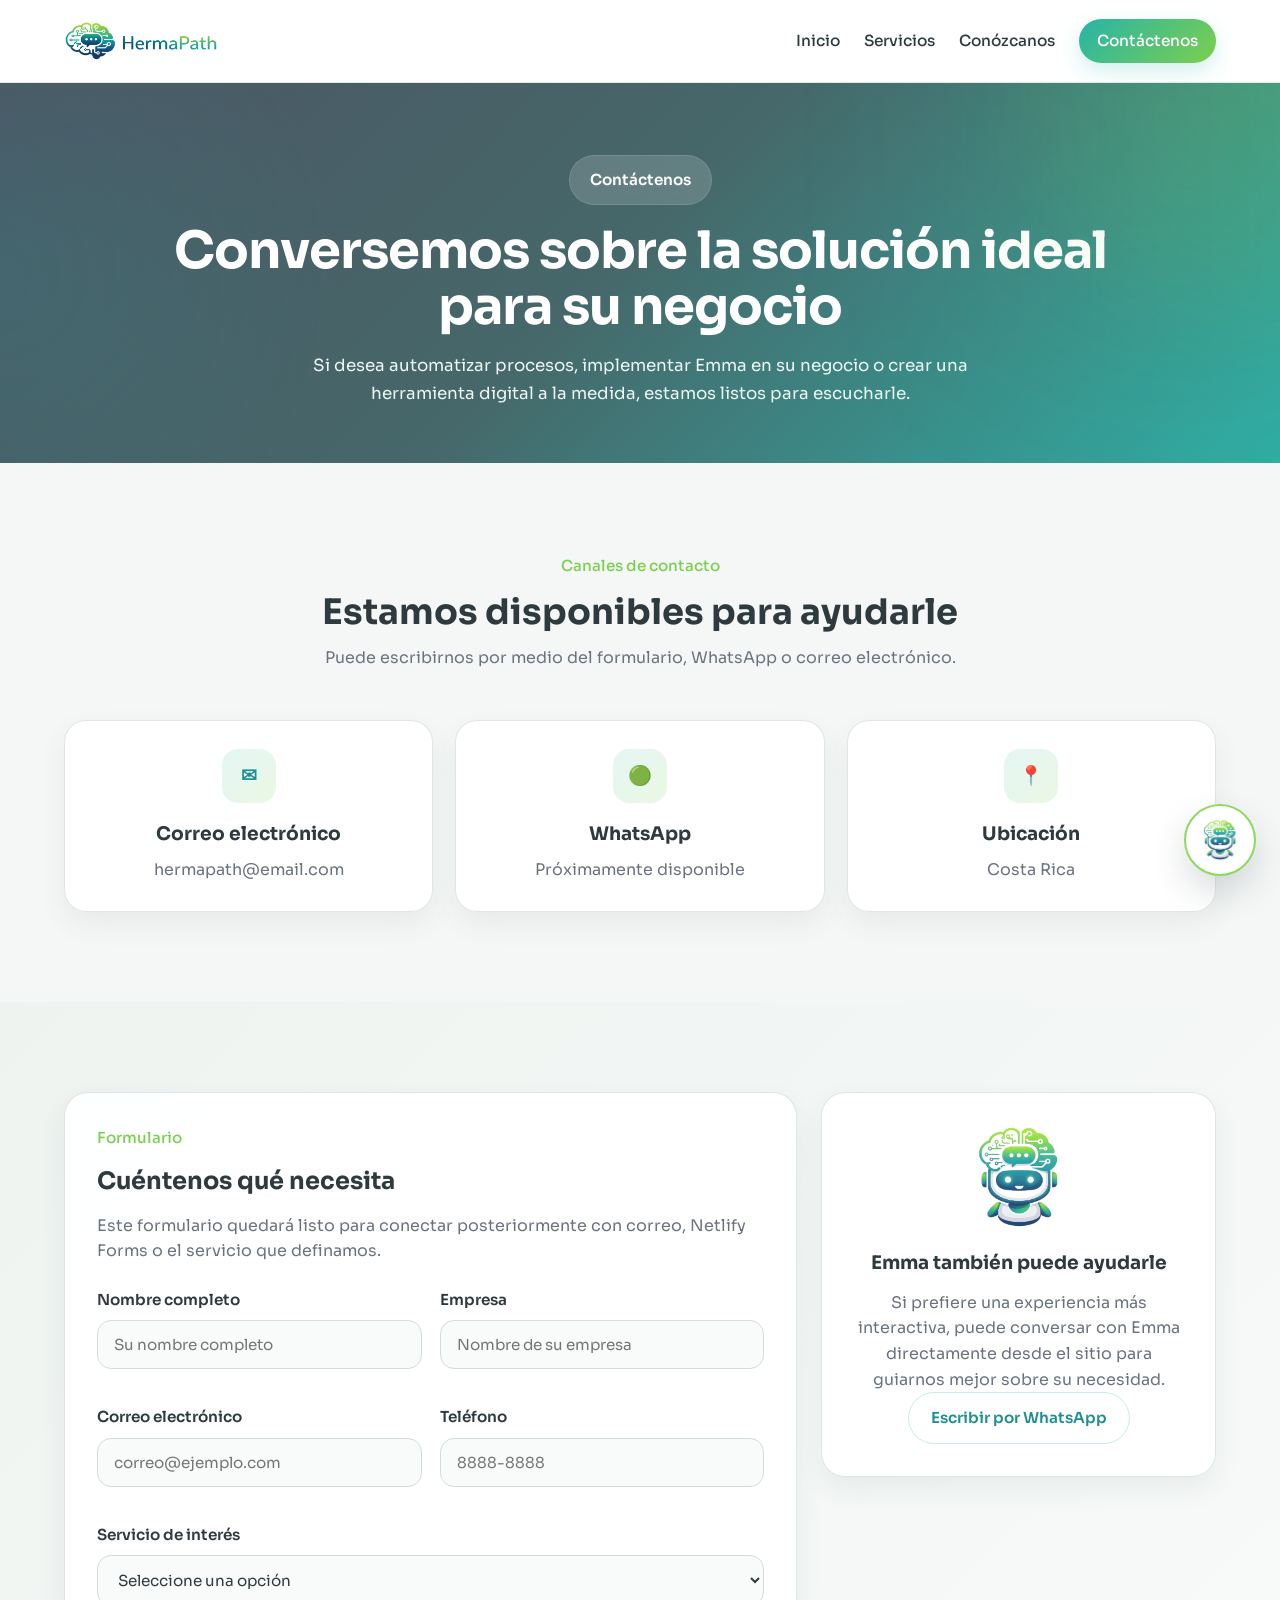
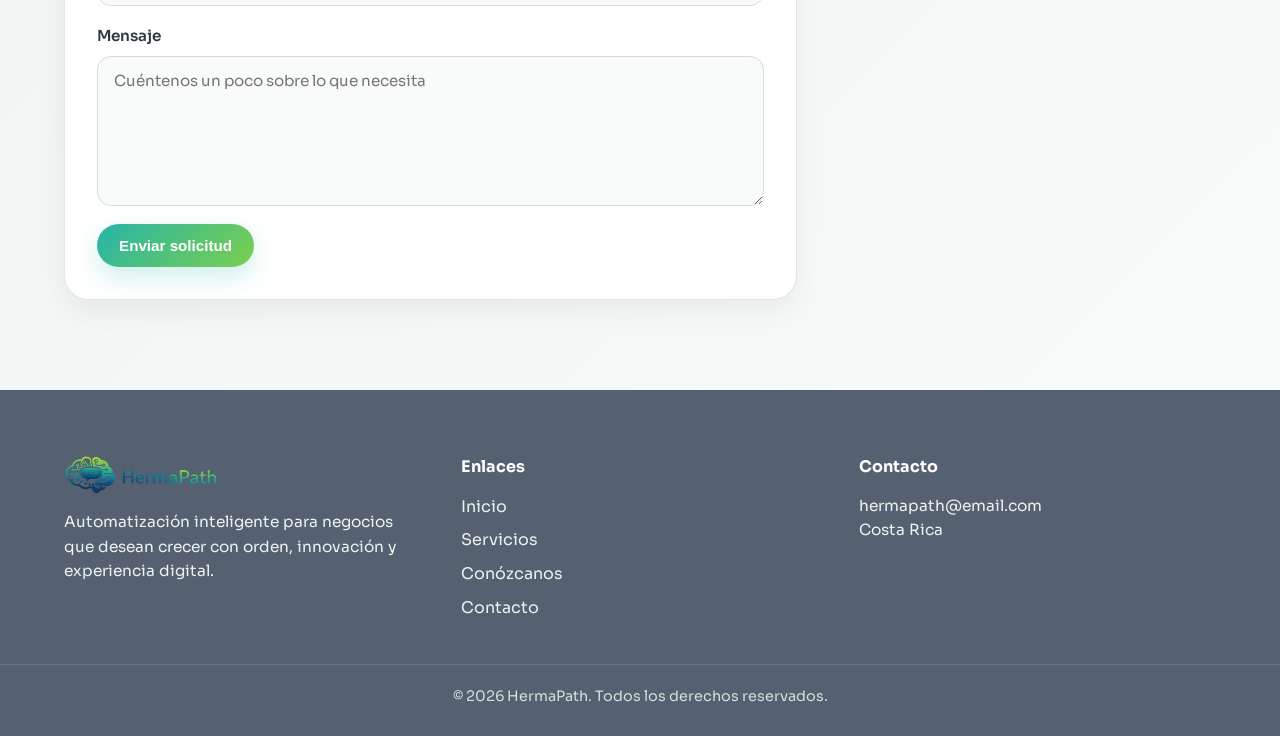
==== contacto.html @ 292824f5 "Actualiza diseño web, Emma y páginas de HermaPath" ====
<!DOCTYPE html>
<html lang="es">
<head>
  <meta charset="UTF-8" />
  <meta name="viewport" content="width=device-width, initial-scale=1.0" />
  <title>Contáctenos | HermaPath</title>

  <link rel="icon" href="assets/img/logo/hermapath-icon.png" type="image/png">
  <link rel="shortcut icon" href="assets/img/logo/hermapath-icon.png" type="image/png">

  <meta
    name="description"
    content="Contáctenos para conocer más sobre las soluciones digitales, automatización, citas inteligentes y pedidos automatizados de HermaPath."
  />

  <link rel="preconnect" href="https://fonts.googleapis.com" />
  <link rel="preconnect" href="https://fonts.gstatic.com" crossorigin />
  <link
    href="https://fonts.googleapis.com/css2?family=Sora:wght@300;400;500;600;700&display=swap"
    rel="stylesheet"
  />

  <link rel="stylesheet" href="css/style.css" />
  <link rel="stylesheet" href="css/responsive.css" />
  <link rel="stylesheet" href="css/chatbot.css" />
</head>
<body>

  <!-- NAVBAR -->
  <header class="header">
    <div class="container navbar">
      <a href="index.html" class="logo">
        <img src="assets/img/logo/hermapath-logo.png" alt="Logo HermaPath" />
      </a>

      <nav class="nav">
        <a href="index.html">Inicio</a>
        <a href="servicios.html">Servicios</a>
        <a href="nosotros.html">Conózcanos</a>
        <a href="contacto.html" class="btn-nav">Contáctenos</a>
      </nav>
    </div>
  </header>

  <main>

    <!-- HERO -->
    <section class="page-hero">
      <div class="container">
        <span class="tag">Contáctenos</span>
        <h1>Conversemos sobre la solución ideal para su negocio</h1>
        <p>
          Si desea automatizar procesos, implementar Emma en su negocio o crear
          una herramienta digital a la medida, estamos listos para escucharle.
        </p>
      </div>
    </section>

    <!-- CONTACT INFO -->
    <section class="section contact-info-section">
      <div class="container">
        <div class="section-heading">
          <span class="section-tag">Canales de contacto</span>
          <h2>Estamos disponibles para ayudarle</h2>
          <p>
            Puede escribirnos por medio del formulario, WhatsApp o correo electrónico.
          </p>
        </div>

        <div class="contact-cards-grid">
          <div class="contact-card">
            <div class="contact-card-icon">✉</div>
            <h3>Correo electrónico</h3>
            <p>hermapath@email.com</p>
          </div>

          <div class="contact-card">
            <div class="contact-card-icon">🟢</div>
            <h3>WhatsApp</h3>
            <p>Próximamente disponible</p>
          </div>

          <div class="contact-card">
            <div class="contact-card-icon">📍</div>
            <h3>Ubicación</h3>
            <p>Costa Rica</p>
          </div>
        </div>
      </div>
    </section>

    <!-- FORMULARIO -->
    <section class="section contact-form-section">
      <div class="container">
        <div class="contact-layout">
          <div class="contact-form-card">
            <span class="section-tag">Formulario</span>
            <h2>Cuéntenos qué necesita</h2>
            <p>
              Este formulario quedará listo para conectar posteriormente con correo,
              Netlify Forms o el servicio que definamos.
            </p>

            <form class="contact-form">
              <div class="form-row">
                <div class="form-group">
                  <label for="nombre">Nombre completo</label>
                  <input type="text" id="nombre" name="nombre" placeholder="Su nombre completo" />
                </div>

                <div class="form-group">
                  <label for="empresa">Empresa</label>
                  <input type="text" id="empresa" name="empresa" placeholder="Nombre de su empresa" />
                </div>
              </div>

              <div class="form-row">
                <div class="form-group">
                  <label for="correo">Correo electrónico</label>
                  <input type="email" id="correo" name="correo" placeholder="correo@ejemplo.com" />
                </div>

                <div class="form-group">
                  <label for="telefono">Teléfono</label>
                  <input type="text" id="telefono" name="telefono" placeholder="8888-8888" />
                </div>
              </div>

              <div class="form-group">
                <label for="servicio">Servicio de interés</label>
                <select id="servicio" name="servicio">
                  <option value="">Seleccione una opción</option>
                  <option value="emma-booking">Emma Booking</option>
                  <option value="emma-orders">Emma Orders</option>
                  <option value="automatizacion">Automatización de procesos</option>
                  <option value="apps">Apps empresariales</option>
                  <option value="otro">Otro</option>
                </select>
              </div>

              <div class="form-group">
                <label for="mensaje">Mensaje</label>
                <textarea
                  id="mensaje"
                  name="mensaje"
                  rows="6"
                  placeholder="Cuéntenos un poco sobre lo que necesita"
                ></textarea>
              </div>

              <button type="submit" class="btn btn-primary">Enviar solicitud</button>
            </form>
          </div>

          <div class="contact-side-card">
            <img src="assets/img/icons/chatbot-icon.png" alt="Emma" class="contact-side-icon" />
            <h3>Emma también puede ayudarle</h3>
            <p>
              Si prefiere una experiencia más interactiva, puede conversar con Emma
              directamente desde el sitio para guiarnos mejor sobre su necesidad.
            </p>

            <a
              href="https://wa.me/"
              target="_blank"
              class="btn btn-secondary"
            >
              Escribir por WhatsApp
            </a>
          </div>
        </div>
      </div>
    </section>

  </main>

  <!-- FOOTER -->
  <footer class="footer">
    <div class="container footer-content">
      <div class="footer-brand">
        <img src="assets/img/logo/hermapath-logo.png" alt="Logo HermaPath" />
        <p>
          Automatización inteligente para negocios que desean crecer con orden,
          innovación y experiencia digital.
        </p>
      </div>

      <div class="footer-links">
        <h4>Enlaces</h4>
        <a href="index.html">Inicio</a>
        <a href="servicios.html">Servicios</a>
        <a href="nosotros.html">Conózcanos</a>
        <a href="contacto.html">Contacto</a>
      </div>

      <div class="footer-contact">
        <h4>Contacto</h4>
        <p>hermapath@email.com</p>
        <p>Costa Rica</p>
      </div>
    </div>

    <div class="footer-bottom">
      <p>© 2026 HermaPath. Todos los derechos reservados.</p>
    </div>
  </footer>

  <!-- CHATBOT FLOATING BUTTON -->
  <div class="chatbot-floating">
    <button class="chatbot-toggle" id="chatbot-toggle">
      <img src="assets/img/icons/chatbot-icon.png" alt="Chatbot HermaPath" />
    </button>

    <div class="emma-tooltip" id="emma-tooltip">
      Hola, soy Emma 👋
    </div>

    <div class="chatbot-window" id="chatbot-window">
      <div class="chatbot-header">
        <div class="chatbot-header-info">
          <img src="assets/img/icons/chatbot-icon.png" alt="Chatbot HermaPath" />
          <div>
            <h3>Emma</h3>
            <p>Asistente virtual</p>
          </div>
        </div>
        <button class="chatbot-close" id="chatbot-close">×</button>
      </div>

      <div class="chatbot-body">
        <div class="chat-box" id="chat-box">
          <div class="message bot">
            Hola, bienvenida/o. Soy Emma, la asistente virtual de HermaPath. ¿En qué le puedo ayudar hoy?
          </div>

          <div class="options" id="main-options">
            <button onclick="handleOption('automatizar')">Quiero automatizar un proceso</button>
            <button onclick="handleOption('chatbot')">Quiero un chatbot</button>
            <button onclick="handleOption('powerapps')">Quiero una app en Power Apps</button>
            <button onclick="handleOption('cotizar')">Quiero cotizar</button>
          </div>
        </div>

        <div class="chat-input-area">
          <input
            type="text"
            id="user-input"
            placeholder="Escriba su respuesta aquí"
            disabled
          />
          <button onclick="sendMessage()">Enviar</button>
        </div>
      </div>
    </div>
  </div>

  <script src="js/chatbot.js"></script>
  <script src="js/main.js"></script>
</body>
</html>
---- css/style.css ----
/* =========================
   RESET
========================= */
* {
  margin: 0;
  padding: 0;
  box-sizing: border-box;
}

html {
  scroll-behavior: smooth;
}

body {
  font-family: 'Sora', sans-serif;
  background: #f5f7f6;
  color: #2f3a3f;
  line-height: 1.6;
}

/* =========================
   VARIABLES
========================= */
:root {
  --primary-dark: #4b5563;
  --primary-green: #7ccf4e;
  --primary-green-soft: #9adf61;
  --primary-teal: #27b4a8;
  --primary-teal-dark: #1f8f94;
  --accent-soft: #dff4df;

  --text-main: #2f3a3f;
  --text-secondary: #6b7280;
  --text-light: #f9fafb;

  --white: #ffffff;
  --bg-light: #f5f7f6;
  --bg-soft: #eef3f0;
  --border-soft: #dbe5df;

  --shadow-soft: 0 10px 30px rgba(55, 65, 81, 0.08);
  --shadow-card: 0 8px 24px rgba(55, 65, 81, 0.07);

  --radius-lg: 20px;
  --radius-md: 14px;
  --radius-sm: 10px;
}

/* =========================
   GENERALES
========================= */
.container {
  width: 90%;
  max-width: 1200px;
  margin: 0 auto;
}

.section {
  padding: 90px 0;
}

.section-heading {
  text-align: center;
  max-width: 800px;
  margin: 0 auto 50px;
}

.section-heading h2 {
  font-size: 2.2rem;
  line-height: 1.2;
  margin-bottom: 12px;
  color: var(--text-main);
}

.section-heading p {
  font-size: 1rem;
  color: var(--text-secondary);
}

.section-tag {
  display: inline-block;
  margin-bottom: 12px;
  font-size: 0.95rem;
  font-weight: 500;
  color: var(--primary-green);
}

/* =========================
   NAVBAR
========================= */
.header {
  background: rgba(255, 255, 255, 0.9);
  backdrop-filter: blur(14px);
  border-bottom: 1px solid rgba(219, 229, 223, 0.8);
  position: sticky;
  top: 0;
  z-index: 1000;
}

.navbar {
  min-height: 82px;
  display: flex;
  justify-content: space-between;
  align-items: center;
  gap: 24px;
}

.logo {
  display: flex;
  align-items: center;
}

.logo img {
  height: 42px;
  width: auto;
  object-fit: contain;
  display: block;
}

.nav {
  display: flex;
  align-items: center;
  gap: 24px;
}

.nav a {
  text-decoration: none;
  color: var(--text-main);
  font-weight: 500;
  font-size: 0.96rem;
  transition: 0.25s ease;
}

.nav a:hover {
  color: var(--primary-teal-dark);
}

.btn-nav {
  background: linear-gradient(135deg, var(--primary-teal), var(--primary-green));
  color: var(--white) !important;
  padding: 10px 18px;
  border-radius: 999px;
  box-shadow: 0 8px 20px rgba(39, 180, 168, 0.2);
}

.btn-nav:hover {
  background: linear-gradient(135deg, var(--primary-teal-dark), var(--primary-green));
  color: var(--white) !important;
}

/* =========================
   TAGS / PILLS
========================= */
.tag {
  display: inline-flex;
  align-items: center;
  gap: 8px;
  background: rgba(255, 255, 255, 0.16);
  color: var(--white);
  padding: 12px 20px;
  border-radius: 999px;
  font-size: 0.95rem;
  font-weight: 600;
  backdrop-filter: blur(12px);
  border: 1px solid rgba(255, 255, 255, 0.12);
}

/* =========================
   BOTONES
========================= */
.btn {
  display: inline-flex;
  align-items: center;
  justify-content: center;
  text-decoration: none;
  padding: 13px 22px;
  border-radius: 999px;
  font-weight: 600;
  font-size: 0.95rem;
  transition: all 0.25s ease;
  border: none;
  cursor: pointer;
}

.btn-primary {
  background: linear-gradient(135deg, var(--primary-teal), var(--primary-green));
  color: var(--white);
  box-shadow: 0 10px 24px rgba(39, 180, 168, 0.22);
}

.btn-primary:hover {
  transform: translateY(-2px);
  background: linear-gradient(135deg, var(--primary-teal-dark), var(--primary-green));
}

.btn-secondary {
  background: transparent;
  color: var(--primary-teal-dark);
  border: 1.5px solid rgba(39, 180, 168, 0.25);
}

.btn-secondary:hover {
  background: rgba(39, 180, 168, 0.08);
  transform: translateY(-2px);
}

/* =========================
   HERO INDEX
========================= */
.hero {
  padding: 95px 0;
  background:
    radial-gradient(circle at top right, rgba(124, 207, 78, 0.18), transparent 24%),
    radial-gradient(circle at left center, rgba(39, 180, 168, 0.18), transparent 30%),
    linear-gradient(135deg, #4b5563 0%, #426c6e 52%, #27b4a8 100%);
  color: var(--white);
  overflow: hidden;
  position: relative;
}

.hero-content {
  display: flex;
  align-items: center;
  gap: 50px;
}

.hero-text,
.hero-card {
  flex: 1;
}

.hero-text h1 {
  font-size: 3rem;
  line-height: 1.1;
  font-weight: 700;
  margin: 18px 0 20px;
  max-width: 620px;
}

.hero-text p {
  font-size: 1.05rem;
  color: #edf7f2;
  max-width: 620px;
  margin-bottom: 28px;
}

.hero-buttons {
  display: flex;
  flex-wrap: wrap;
  gap: 14px;
}

.mini-card {
  background: rgba(255, 255, 255, 0.18);
  backdrop-filter: blur(14px);
  -webkit-backdrop-filter: blur(14px);
  border: 1px solid rgba(255, 255, 255, 0.22);
  box-shadow: 0 20px 45px rgba(0, 0, 0, 0.12);
  padding: 32px;
  border-radius: 24px;
  margin-bottom: 18px;
}

.hero-icon {
  width: 58px;
  height: auto;
  margin-bottom: 14px;
  display: block;
}

.mini-card h3 {
  font-size: 1.3rem;
  margin-bottom: 8px;
  color: var(--white);
}

.mini-card p {
  color: rgba(255, 255, 255, 0.9);
  font-size: 0.98rem;
}

.stats-grid {
  display: grid;
  grid-template-columns: repeat(2, 1fr);
  gap: 16px;
}

.stat-box {
  background: rgba(255, 255, 255, 0.14);
  color: var(--white);
  padding: 18px;
  border-radius: var(--radius-md);
  border: 1px solid rgba(255, 255, 255, 0.2);
  backdrop-filter: blur(10px);
  -webkit-backdrop-filter: blur(10px);
  box-shadow: 0 12px 28px rgba(0, 0, 0, 0.08);
}

.stat-box h4 {
  font-size: 1rem;
  margin-bottom: 6px;
}

.stat-box p {
  font-size: 0.92rem;
  color: rgba(255, 255, 255, 0.88);
}

/* =========================
   PAGE HERO
========================= */
.page-hero {
  padding: 72px 0 56px;
  background:
    radial-gradient(circle at top right, rgba(124, 207, 78, 0.16), transparent 22%),
    radial-gradient(circle at left center, rgba(39, 180, 168, 0.14), transparent 26%),
    linear-gradient(135deg, #4b5563 0%, #46686a 48%, #2faea5 100%);
  color: var(--white);
  text-align: center;
  position: relative;
  overflow: hidden;
}

.page-hero::after {
  content: "";
  position: absolute;
  width: 320px;
  height: 320px;
  background: rgba(124, 207, 78, 0.12);
  filter: blur(110px);
  top: -100px;
  right: -60px;
  pointer-events: none;
}

.page-hero .container {
  max-width: 980px;
}

.page-hero h1 {
  font-size: 3.2rem;
  line-height: 1.08;
  max-width: 980px;
  margin: 18px auto 18px;
  font-weight: 700;
  letter-spacing: -1px;
}

.page-hero p {
  max-width: 760px;
  margin: 0 auto;
  font-size: 1.05rem;
  line-height: 1.65;
  color: #edf7f2;
}

/* =========================
   SERVICES
========================= */
.services {
  background: #f4f7f5;
  padding: 80px 0;
}

.services .section-heading h2 {
  color: var(--text-main);
}

.services .section-heading p {
  color: var(--text-secondary);
  max-width: 600px;
  margin: 10px auto 0;
}

.services .section-tag {
  color: var(--primary-green);
}

.services-grid {
  display: grid;
  grid-template-columns: repeat(4, 1fr);
  gap: 22px;
}

.service-card {
  background: rgba(255, 255, 255, 0.92);
  backdrop-filter: blur(10px);
  border: 1px solid rgba(219, 229, 223, 0.95);
  box-shadow: 0 12px 28px rgba(55, 65, 81, 0.07);
  padding: 28px 24px;
  border-radius: 22px;
  transition: all 0.25s ease;
}

.service-card:hover {
  transform: translateY(-6px);
  box-shadow: 0 18px 38px rgba(55, 65, 81, 0.12);
  border-color: rgba(124, 207, 78, 0.45);
}

.service-card h3 {
  font-size: 1.3rem;
  line-height: 1.2;
  margin-bottom: 12px;
  color: var(--text-main);
}

.service-card p {
  color: var(--text-secondary);
  font-size: 0.97rem;
}

.service-icon {
  width: 58px;
  height: 58px;
  border-radius: 18px;
  display: flex;
  align-items: center;
  justify-content: center;
  margin-bottom: 18px;
  background: linear-gradient(135deg, rgba(39, 180, 168, 0.12), rgba(124, 207, 78, 0.14));
  border: 1px solid rgba(39, 180, 168, 0.1);
}

.service-icon svg {
  width: 30px;
  height: 30px;
  display: block;
}

/* =========================
   BENEFITS
========================= */
.benefits {
  background: linear-gradient(135deg, #eef3f0 0%, #f7fbf8 100%);
}

.benefits-grid {
  display: grid;
  grid-template-columns: repeat(2, 1fr);
  gap: 22px;
}

.benefit-item {
  background: rgba(255, 255, 255, 0.92);
  border: 1px solid rgba(219, 229, 223, 0.9);
  box-shadow: 0 12px 28px rgba(55, 65, 81, 0.07);
  padding: 26px;
  border-radius: 18px;
  transition: all 0.25s ease;
}

.benefit-item:hover {
  transform: translateY(-4px);
  box-shadow: 0 18px 36px rgba(55, 65, 81, 0.1);
}

.benefit-item h3 {
  margin-bottom: 10px;
  font-size: 1.2rem;
  color: var(--text-main);
}

.benefit-item p {
  color: var(--text-secondary);
}

/* =========================
   PROCESS
========================= */
.process {
  background:
    radial-gradient(circle at top right, rgba(124, 207, 78, 0.16), transparent 24%),
    radial-gradient(circle at left center, rgba(39, 180, 168, 0.16), transparent 28%),
    linear-gradient(135deg, #4b5563 0%, #4a7b78 55%, #2eb9b0 100%);
}

.process .section-heading h2,
.process .section-heading p {
  color: var(--white);
}

.process .section-tag {
  color: #d7ffb8;
}

.process-grid {
  display: grid;
  grid-template-columns: repeat(4, 1fr);
  gap: 22px;
}

.process-step {
  background: rgba(255, 255, 255, 0.14);
  backdrop-filter: blur(12px);
  -webkit-backdrop-filter: blur(12px);
  padding: 26px 20px;
  border-radius: 18px;
  text-align: center;
  border: 1px solid rgba(255, 255, 255, 0.18);
  box-shadow: 0 12px 28px rgba(0, 0, 0, 0.08);
}

.process-step span {
  display: inline-flex;
  width: 46px;
  height: 46px;
  align-items: center;
  justify-content: center;
  border-radius: 999px;
  background: rgba(255, 255, 255, 0.16);
  color: var(--white);
  font-weight: 700;
  margin-bottom: 14px;
}

.process-step h3 {
  font-size: 1.08rem;
  margin-bottom: 8px;
  color: var(--white);
}

.process-step p {
  color: rgba(255, 255, 255, 0.88);
  font-size: 0.95rem;
}

.alt-section {
  background: var(--bg-soft);
}

/* =========================
   CTA
========================= */
.cta-box {
  background:
    radial-gradient(circle at top right, rgba(124, 207, 78, 0.18), transparent 25%),
    linear-gradient(135deg, #4b5563 0%, #426c6e 100%);
  color: var(--white);
  padding: 42px;
  border-radius: 28px;
  display: flex;
  justify-content: space-between;
  align-items: center;
  gap: 28px;
  box-shadow: 0 18px 45px rgba(55, 65, 81, 0.18);
}

.cta-box h2 {
  font-size: 2rem;
  line-height: 1.2;
  margin: 10px 0 12px;
}

.cta-box p {
  color: #edf7f2;
  max-width: 620px;
}

.cta-buttons {
  display: flex;
  flex-wrap: wrap;
  gap: 14px;
}

.cta-box .btn-secondary {
  color: var(--white);
  border-color: rgba(255, 255, 255, 0.24);
}

.cta-box .btn-secondary:hover {
  background: rgba(255, 255, 255, 0.08);
}

/* =========================
   CHATBOT PREVIEW
========================= */
.chatbot-placeholder {
  text-align: center;
  background: var(--white);
  padding: 48px 28px;
  border-radius: 24px;
  box-shadow: var(--shadow-soft);
  border: 1px solid rgba(219, 229, 223, 0.8);
}

.chatbot-placeholder img {
  width: 60px;
  margin-bottom: 16px;
}

.chatbot-placeholder h3 {
  margin-bottom: 10px;
  font-size: 1.3rem;
}

.chatbot-placeholder p {
  color: var(--text-secondary);
  max-width: 580px;
  margin: 0 auto;
}

/* =========================
   ABOUT / NOSOTROS
========================= */
.about-intro {
  background: #f5f7f6;
}

.about-intro-grid {
  display: grid;
  grid-template-columns: 1.2fr 0.8fr;
  gap: 24px;
  align-items: stretch;
}

.about-text-card,
.about-highlight-card,
.mission-card,
.vision-card,
.value-card,
.difference-card {
  background: rgba(255, 255, 255, 0.92);
  border: 1px solid rgba(219, 229, 223, 0.9);
  box-shadow: 0 12px 28px rgba(55, 65, 81, 0.07);
  border-radius: 24px;
  padding: 30px;
  transition: all 0.25s ease;
}

.about-text-card:hover,
.about-highlight-card:hover,
.mission-card:hover,
.vision-card:hover,
.value-card:hover,
.difference-card:hover {
  transform: translateY(-4px);
  box-shadow: 0 18px 36px rgba(55, 65, 81, 0.11);
}

.about-text-card h3,
.about-highlight-card h3,
.mission-card h3,
.vision-card h3,
.value-card h3,
.difference-card h3 {
  color: var(--text-main);
  margin-bottom: 12px;
  font-size: 1.25rem;
}

.about-text-card p,
.about-highlight-card p,
.mission-card p,
.vision-card p,
.value-card p,
.difference-card p {
  color: var(--text-secondary);
}

.about-text-card p + p {
  margin-top: 14px;
}

.about-highlight-card {
  text-align: center;
  display: flex;
  flex-direction: column;
  justify-content: center;
}

.about-main-icon {
  width: 90px;
  height: auto;
  margin: 0 auto 18px;
  display: block;
}

.about-mission-vision {
  background: linear-gradient(135deg, #eef3f0 0%, #f7fbf8 100%);
}

.mission-vision-grid {
  display: grid;
  grid-template-columns: repeat(2, 1fr);
  gap: 24px;
}

.mv-icon {
  width: 48px;
  height: 48px;
  border-radius: 14px;
  display: flex;
  align-items: center;
  justify-content: center;
  background: linear-gradient(135deg, rgba(39, 180, 168, 0.12), rgba(124, 207, 78, 0.16));
  color: var(--primary-teal-dark);
  font-size: 1.2rem;
  font-weight: 700;
  margin-bottom: 16px;
}

.about-values {
  background: #f5f7f6;
}

.values-grid {
  display: grid;
  grid-template-columns: repeat(3, 1fr);
  gap: 22px;
}

.about-difference {
  background: linear-gradient(135deg, #4b5563 0%, #4a7b78 55%, #2eb9b0 100%);
}

.about-difference .section-heading h2,
.about-difference .section-heading p {
  color: white;
}

.about-difference .section-tag {
  color: #d7ffb8;
}

.difference-grid {
  display: grid;
  grid-template-columns: repeat(3, 1fr);
  gap: 22px;
}

.about-difference .difference-card {
  background: rgba(255, 255, 255, 0.16);
  backdrop-filter: blur(12px);
  border: 1px solid rgba(255, 255, 255, 0.2);
}

.about-difference .difference-card h3 {
  color: white;
}

.about-difference .difference-card p {
  color: rgba(255, 255, 255, 0.9);
}

/* =========================
   CONTACTO
========================= */
.contact-info-section {
  background: #f5f7f6;
}

.contact-cards-grid {
  display: grid;
  grid-template-columns: repeat(3, 1fr);
  gap: 22px;
}

.contact-card {
  background: rgba(255, 255, 255, 0.92);
  border: 1px solid rgba(219, 229, 223, 0.9);
  box-shadow: 0 12px 28px rgba(55, 65, 81, 0.07);
  border-radius: 22px;
  padding: 28px;
  text-align: center;
  transition: all 0.25s ease;
}

.contact-card:hover {
  transform: translateY(-4px);
  box-shadow: 0 18px 36px rgba(55, 65, 81, 0.11);
}

.contact-card-icon {
  width: 54px;
  height: 54px;
  margin: 0 auto 16px;
  border-radius: 16px;
  display: flex;
  align-items: center;
  justify-content: center;
  background: linear-gradient(135deg, rgba(39, 180, 168, 0.12), rgba(124, 207, 78, 0.16));
  color: var(--primary-teal-dark);
  font-size: 1.2rem;
  font-weight: 700;
}

.contact-card h3 {
  margin-bottom: 8px;
  color: var(--text-main);
}

.contact-card p {
  color: var(--text-secondary);
}

.contact-form-section {
  background: linear-gradient(135deg, #eef3f0 0%, #f9fbfa 100%);
}

.contact-layout {
  display: grid;
  grid-template-columns: 1.3fr 0.7fr;
  gap: 24px;
  align-items: start;
}

.contact-form-card,
.contact-side-card {
  background: rgba(255, 255, 255, 0.94);
  border: 1px solid rgba(219, 229, 223, 0.9);
  box-shadow: 0 12px 28px rgba(55, 65, 81, 0.07);
  border-radius: 24px;
  padding: 32px;
}

.contact-form-card h2,
.contact-side-card h3 {
  color: var(--text-main);
  margin-bottom: 12px;
}

.contact-form-card p,
.contact-side-card p {
  color: var(--text-secondary);
}

.contact-side-card {
  text-align: center;
  position: sticky;
  top: 110px;
}

.contact-side-icon {
  width: 84px;
  height: auto;
  margin: 0 auto 18px;
  display: block;
}

.contact-form {
  margin-top: 24px;
}

.form-row {
  display: grid;
  grid-template-columns: repeat(2, 1fr);
  gap: 18px;
  margin-bottom: 18px;
}

.form-group {
  display: flex;
  flex-direction: column;
  margin-bottom: 18px;
}

.form-group label {
  margin-bottom: 8px;
  font-weight: 600;
  color: var(--text-main);
  font-size: 0.95rem;
}

.form-group input,
.form-group select,
.form-group textarea {
  width: 100%;
  padding: 14px 16px;
  border: 1px solid #d2ddd7;
  border-radius: 14px;
  background: #f9fbfa;
  font-family: 'Sora', sans-serif;
  font-size: 0.95rem;
  color: var(--text-main);
  outline: none;
  transition: all 0.22s ease;
}

.form-group input:focus,
.form-group select:focus,
.form-group textarea:focus {
  border-color: #7ccf4e;
  box-shadow: 0 0 0 4px rgba(124, 207, 78, 0.12);
  background: white;
}

.form-group textarea {
  resize: vertical;
  min-height: 150px;
}

/* =========================
   FOOTER
========================= */
.footer {
  background: #556170;
  color: var(--white);
  padding: 64px 0 28px;
}

.footer-content {
  display: flex;
  justify-content: space-between;
  gap: 40px;
  align-items: flex-start;
}

.footer-brand,
.footer-links,
.footer-contact {
  flex: 1;
}

.footer-brand img {
  height: 42px;
  width: auto;
  margin-bottom: 14px;
  display: block;
}

.footer-brand p,
.footer-contact p {
  color: #eef3f0;
  font-size: 0.96rem;
}

.footer-links h4,
.footer-contact h4 {
  margin-bottom: 14px;
  font-size: 1rem;
  color: var(--white);
}

.footer a {
  display: block;
  color: #eef3f0;
  text-decoration: none;
  margin-bottom: 8px;
  transition: 0.25s ease;
}

.footer a:hover {
  color: var(--primary-green-soft);
}

.footer-bottom {
  text-align: center;
  margin-top: 36px;
  padding-top: 20px;
  border-top: 1px solid rgba(255, 255, 255, 0.14);
}

.footer-bottom p {
  color: #d7dfdb;
  font-size: 0.9rem;
}
---- css/responsive.css ----
@media (max-width: 1024px) {
  .hero-content {
    flex-direction: column;
    text-align: center;
  }

  .hero-text h1,
  .hero-text p {
    max-width: 100%;
  }

  .hero-buttons {
    justify-content: center;
  }

  .services-grid {
    grid-template-columns: repeat(2, 1fr);
  }

  .process-grid {
    grid-template-columns: repeat(2, 1fr);
  }

  .benefits-grid {
    grid-template-columns: 1fr;
  }

  .footer-content {
    flex-direction: column;
  }

  .cta-box {
    flex-direction: column;
    text-align: center;
  }

  .cta-buttons {
    justify-content: center;
  }
}

@media (max-width: 768px) {
  .navbar {
    flex-direction: column;
    justify-content: center;
    padding: 16px 0;
  }

  .nav {
    flex-wrap: wrap;
    justify-content: center;
    gap: 14px;
  }

  .hero,
  .page-hero,
  .section {
    padding-top: 70px;
    padding-bottom: 70px;
  }

  .hero-text h1,
  .page-hero h1 {
    font-size: 2.2rem;
  }

  .section-heading h2,
  .cta-box h2 {
    font-size: 1.8rem;
  }

  .stats-grid,
  .services-grid,
  .process-grid {
    grid-template-columns: 1fr;
  }

  .cta-box {
    padding: 30px 24px;
  }
}

@media (max-width: 480px) {
  .container {
    width: 92%;
  }

  .logo img {
    height: 36px;
  }

  .hero-text h1,
  .page-hero h1 {
    font-size: 1.9rem;
  }

  .section-heading h2,
  .cta-box h2 {
    font-size: 1.6rem;
  }

  .btn,
  .btn-nav {
    width: 100%;
  }

  .hero-buttons,
  .cta-buttons {
    flex-direction: column;
  }

  .tag {
    font-size: 0.84rem;
    padding: 8px 14px;
  }

  .service-card,
  .benefit-item,
  .process-step,
  .mini-card,
  .chatbot-placeholder {
    padding: 22px 18px;
  }
}


@media (max-width: 480px) {
  .chatbot-floating {
    right: 16px;
    bottom: 16px;
  }

  .chatbot-window {
    width: calc(100vw - 24px);
    height: 72vh;
    right: 0;
    bottom: 84px;
  }

  .chatbot-toggle {
    width: 64px;
    height: 64px;
  }

  .chatbot-toggle img {
    width: 38px;
    height: 38px;
  }

  .chatbot-header-info img {
    width: 38px;
    height: 38px;
  }
}

/* =========================
   ABOUT / NOSOTROS RESPONSIVE
========================= */
@media (max-width: 1024px) {
  .about-intro-grid,
  .mission-vision-grid,
  .difference-grid {
    grid-template-columns: 1fr;
  }

  .values-grid {
    grid-template-columns: repeat(2, 1fr);
  }
}

@media (max-width: 768px) {
  .values-grid {
    grid-template-columns: 1fr;
  }
}

/* =========================
   CONTACTO RESPONSIVE
========================= */
@media (max-width: 1024px) {
  .contact-cards-grid {
    grid-template-columns: 1fr;
  }

  .contact-layout {
    grid-template-columns: 1fr;
  }

  .contact-side-card {
    position: static;
  }
}

@media (max-width: 768px) {
  .form-row {
    grid-template-columns: 1fr;
  }
}
---- css/chatbot.css ----
.chatbot-floating {
  position: fixed;
  bottom: 24px;
  right: 24px;
  z-index: 2000;
}

/* BOTÓN FLOTANTE */
.chatbot-toggle {
  width: 72px;
  height: 72px;
  border: 2px solid #8fd85e;
  border-radius: 50%;
  background: #ffffff;
  box-shadow: 0 16px 35px rgba(55, 65, 81, 0.18);
  display: flex;
  align-items: center;
  justify-content: center;
  cursor: pointer;
  transition: transform 0.25s ease, box-shadow 0.25s ease;
}

.chatbot-toggle:hover {
  transform: scale(1.06);
  box-shadow: 0 18px 38px rgba(55, 65, 81, 0.22);
}

.chatbot-toggle img {
  width: 42px;
  height: 42px;
  object-fit: contain;
  display: block;
}

/* VENTANA DEL CHAT */
.chatbot-window {
  width: 380px;
  height: 580px;
  background: #f6f8f7;
  border-radius: 24px;
  box-shadow: 0 22px 55px rgba(55, 65, 81, 0.22);
  overflow: hidden;
  position: absolute;
  bottom: 90px;
  right: 0;
  display: none;
  flex-direction: column;
  border: 1px solid rgba(143, 216, 94, 0.28);
}

.chatbot-window.active {
  display: flex;
}

/* HEADER */
.chatbot-header {
  background: linear-gradient(135deg, #4b5563, #27b4a8);
  color: white;
  padding: 16px 18px;
  display: flex;
  justify-content: space-between;
  align-items: center;
}

.chatbot-header-info {
  display: flex;
  align-items: center;
  gap: 12px;
}

.chatbot-header-info img {
  width: 42px;
  height: 42px;
  object-fit: contain;
  display: block;
  background: #ffffff;
  border: 2px solid #9adf61;
  border-radius: 12px;
  padding: 5px;
  box-shadow: 0 8px 20px rgba(55, 65, 81, 0.12);
}

.chatbot-header-info h3 {
  font-size: 1.05rem;
  margin: 0;
  font-weight: 700;
}

.chatbot-header-info p {
  font-size: 0.86rem;
  margin: 0;
  color: #edf7f2;
}

.chatbot-close {
  background: transparent;
  color: white;
  border: none;
  font-size: 1.9rem;
  cursor: pointer;
  line-height: 1;
}

/* BODY */
.chatbot-body {
  display: flex;
  flex-direction: column;
  height: 100%;
  background: #f6f8f7;
}

.chat-box {
  flex: 1;
  padding: 18px;
  overflow-y: auto;
}

/* MENSAJES */
.message {
  max-width: 86%;
  margin-bottom: 12px;
  padding: 13px 15px;
  border-radius: 16px;
  line-height: 1.45;
  font-size: 15px;
}

.message.bot {
  background: #e7ece9;
  color: #2f3a3f;
  border: 1px solid #d6dfd9;
}

.message.user {
  background: linear-gradient(135deg, #27b4a8, #7ccf4e);
  color: white;
  margin-left: auto;
  text-align: right;
}

/* OPCIONES */
.options {
  display: flex;
  flex-direction: column;
  gap: 12px;
  margin-top: 10px;
}

.options button {
  background: #ffffff;
  border: 1px solid #d4ddd7;
  padding: 14px 16px;
  border-radius: 16px;
  cursor: pointer;
  transition: 0.22s ease;
  text-align: left;
  font-family: 'Sora', sans-serif;
  color: #2f3a3f;
  font-size: 0.97rem;
}

.options button:hover {
  border-color: #8fd85e;
  background: #f3fbef;
  box-shadow: 0 8px 18px rgba(124, 207, 78, 0.12);
}

/* INPUT */
.chat-input-area {
  display: flex;
  gap: 10px;
  padding: 14px;
  border-top: 1px solid #dbe5df;
  background: #ffffff;
}

.chat-input-area input {
  flex: 1;
  padding: 13px 14px;
  border: 1px solid #cfd8d3;
  border-radius: 14px;
  outline: none;
  font-family: 'Sora', sans-serif;
  font-size: 0.96rem;
  background: #f9fbfa;
  color: #2f3a3f;
}

.chat-input-area input::placeholder {
  color: #8b949e;
}

.chat-input-area button {
  padding: 13px 18px;
  background: linear-gradient(135deg, #27b4a8, #7ccf4e);
  color: white;
  border: none;
  border-radius: 14px;
  cursor: pointer;
  font-family: 'Sora', sans-serif;
  font-weight: 600;
  transition: 0.22s ease;
}

.emma-tooltip {
  position: absolute;
  bottom: 90px;
  right: 0;

  background: white;
  color: #2f3a3f;

  padding: 10px 14px;
  border-radius: 14px;

  font-size: 0.9rem;
  font-weight: 500;

  box-shadow: 0 10px 25px rgba(0,0,0,0.12);
  border: 1px solid #dbe5df;

  opacity: 0;
  transform: translateY(10px);
  pointer-events: none;

  transition: all 0.3s ease;
}

/* flechita */
.emma-tooltip::after {
  content: "";
  position: absolute;
  bottom: -6px;
  right: 18px;
  width: 10px;
  height: 10px;
  background: white;
  transform: rotate(45deg);
  border-right: 1px solid #dbe5df;
  border-bottom: 1px solid #dbe5df;
}

.chat-input-area button:hover {
  transform: translateY(-1px);
  box-shadow: 0 10px 20px rgba(39, 180, 168, 0.18);
}

/* Animación suave tipo "respirar" */
@keyframes emmaPulse {
  0% {
    transform: scale(1);
  }
  50% {
    transform: scale(1.06);
  }
  100% {
    transform: scale(1);
  }
}

/* Aplicamos la animación al botón */
.chatbot-toggle {
  animation: emmaPulse 3s ease-in-out infinite;
}

.chatbot-toggle:hover {
  animation: none;
  transform: scale(1.08);
}

.emma-tooltip {
  position: absolute;
  bottom: 90px;
  right: 6px;
  background: white;
  color: #2f3a3f;
  padding: 10px 14px;
  border-radius: 14px;
  font-size: 0.9rem;
  font-weight: 500;
  box-shadow: 0 10px 25px rgba(0, 0, 0, 0.12);
  border: 1px solid #dbe5df;
  opacity: 0;
  transform: translateY(10px) scale(0.95);
  pointer-events: none;
  transition: all 0.3s ease;
  z-index: 3000;
  white-space: nowrap;
}

.emma-tooltip::after {
  content: "";
  position: absolute;
  bottom: -6px;
  right: 18px;
  width: 10px;
  height: 10px;
  background: white;
  transform: rotate(45deg);
  border-right: 1px solid #dbe5df;
  border-bottom: 1px solid #dbe5df;
}
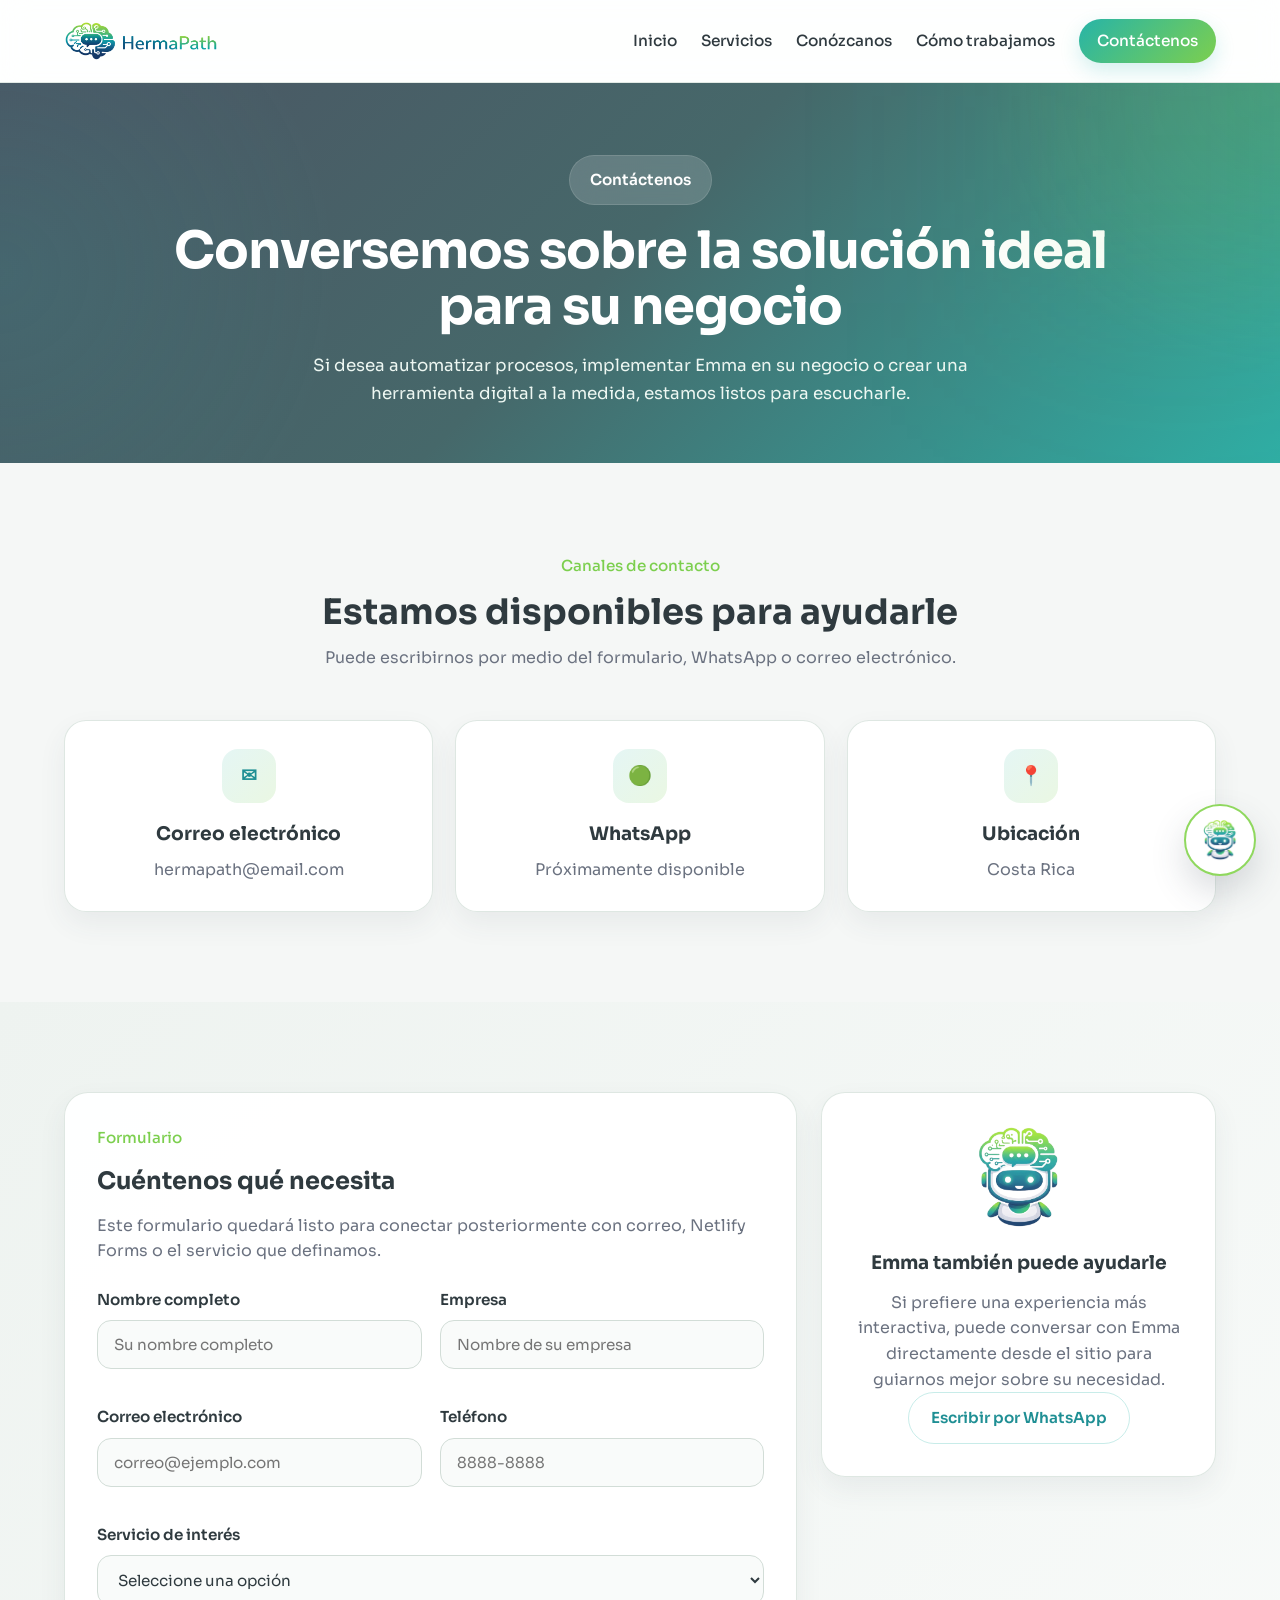
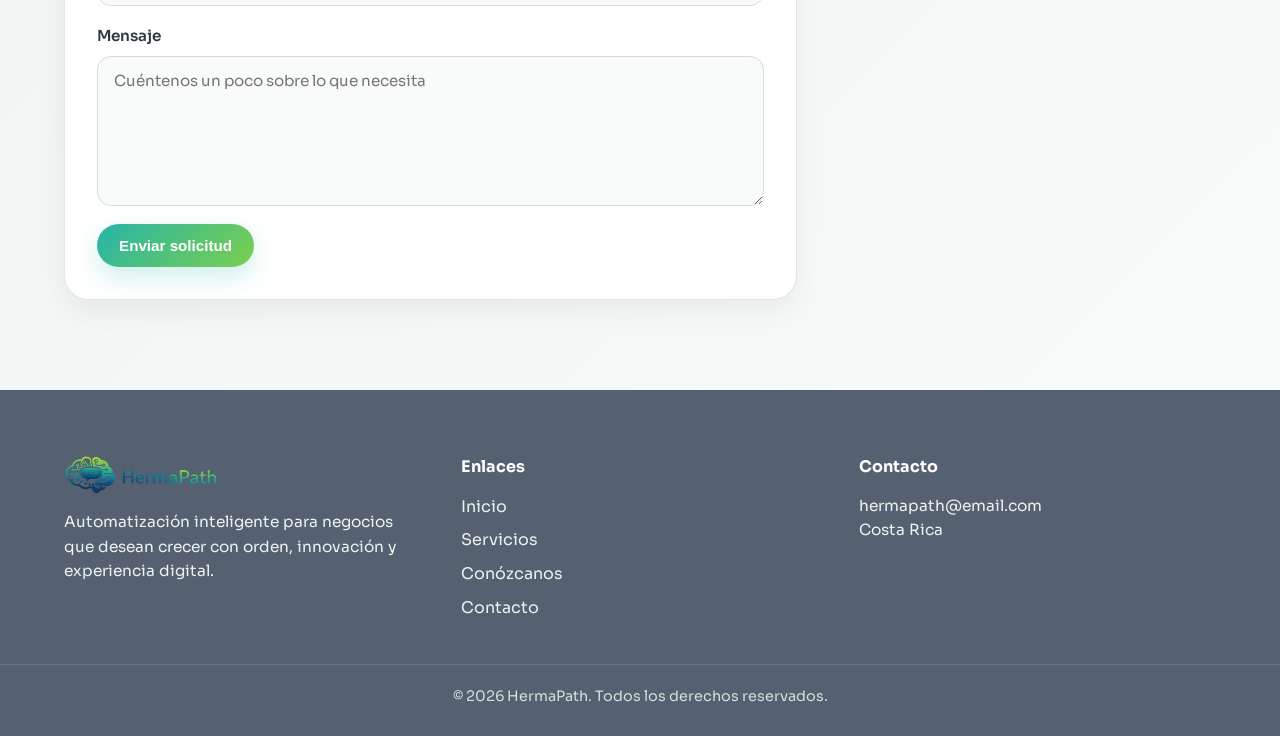
==== commit 57016ce1: "Agrega página proceso y mejoras en diseño web" ====
--- a/contacto.html
+++ b/contacto.html
@@ -34,9 +34,10 @@
       </a>
 
       <nav class="nav">
-        <a href="index.html">Inicio</a>
+         <a href="index.html">Inicio</a>
         <a href="servicios.html">Servicios</a>
         <a href="nosotros.html">Conózcanos</a>
+        <a href="proceso.html">Cómo trabajamos</a>
         <a href="contacto.html" class="btn-nav">Contáctenos</a>
       </nav>
     </div>
--- a/css/style.css
+++ b/css/style.css
@@ -229,6 +229,11 @@
   flex: 1;
 }
 
+.hero-card {
+  max-width: 420px;
+  align-self: flex-start;
+}
+
 .hero-text h1 {
   font-size: 3rem;
   line-height: 1.1;
@@ -248,6 +253,69 @@
   display: flex;
   flex-wrap: wrap;
   gap: 14px;
+}
+
+.value-proposition {
+  background: #f8fbf9;
+}
+
+.value-proposition-grid {
+  display: grid;
+  grid-template-columns: 1.2fr 0.8fr;
+  gap: 36px;
+  align-items: flex-start;
+}
+
+.vp-copy h2 {
+  margin-top: 8px;
+  margin-bottom: 18px;
+  font-size: 2.5rem;
+  line-height: 1.08;
+  color: var(--text-main);
+  max-width: 680px;
+}
+
+.vp-copy p {
+  color: var(--text-secondary);
+  max-width: 620px;
+  margin-bottom: 26px;
+  font-size: 1rem;
+}
+
+.vp-cards-grid {
+  display: grid;
+  grid-template-columns: 1fr;
+  gap: 18px;
+}
+
+.vp-card {
+  background: var(--white);
+  border: 1px solid rgba(219, 229, 223, 0.95);
+  box-shadow: 0 12px 28px rgba(55, 65, 81, 0.07);
+  border-radius: 22px;
+  padding: 28px 24px;
+}
+
+.vp-card h3 {
+  font-size: 1.15rem;
+  margin-bottom: 12px;
+  color: var(--text-main);
+}
+
+.vp-card p,
+.vp-card ul {
+  color: var(--text-secondary);
+  font-size: 0.98rem;
+  line-height: 1.7;
+}
+
+.vp-card ul {
+  padding-left: 18px;
+  margin: 0;
+}
+
+.vp-card li {
+  margin-bottom: 10px;
 }
 
 .mini-card {
@@ -954,4 +1022,5 @@
 .footer-bottom p {
   color: #d7dfdb;
   font-size: 0.9rem;
-}+}
+
--- a/css/responsive.css
+++ b/css/responsive.css
@@ -13,8 +13,17 @@
     justify-content: center;
   }
 
+  .value-proposition-grid {
+    grid-template-columns: 1fr !important;
+  }
+
   .services-grid {
     grid-template-columns: repeat(2, 1fr);
+  }
+
+  .impact-grid,
+  .team-grid {
+    grid-template-columns: 1fr;
   }
 
   .process-grid {
@@ -67,6 +76,14 @@
   .section-heading h2,
   .cta-box h2 {
     font-size: 1.8rem;
+  }
+
+  .value-proposition-grid {
+    grid-template-columns: 1fr;
+  }
+
+  .vp-copy {
+    text-align: center;
   }
 
   .stats-grid,
